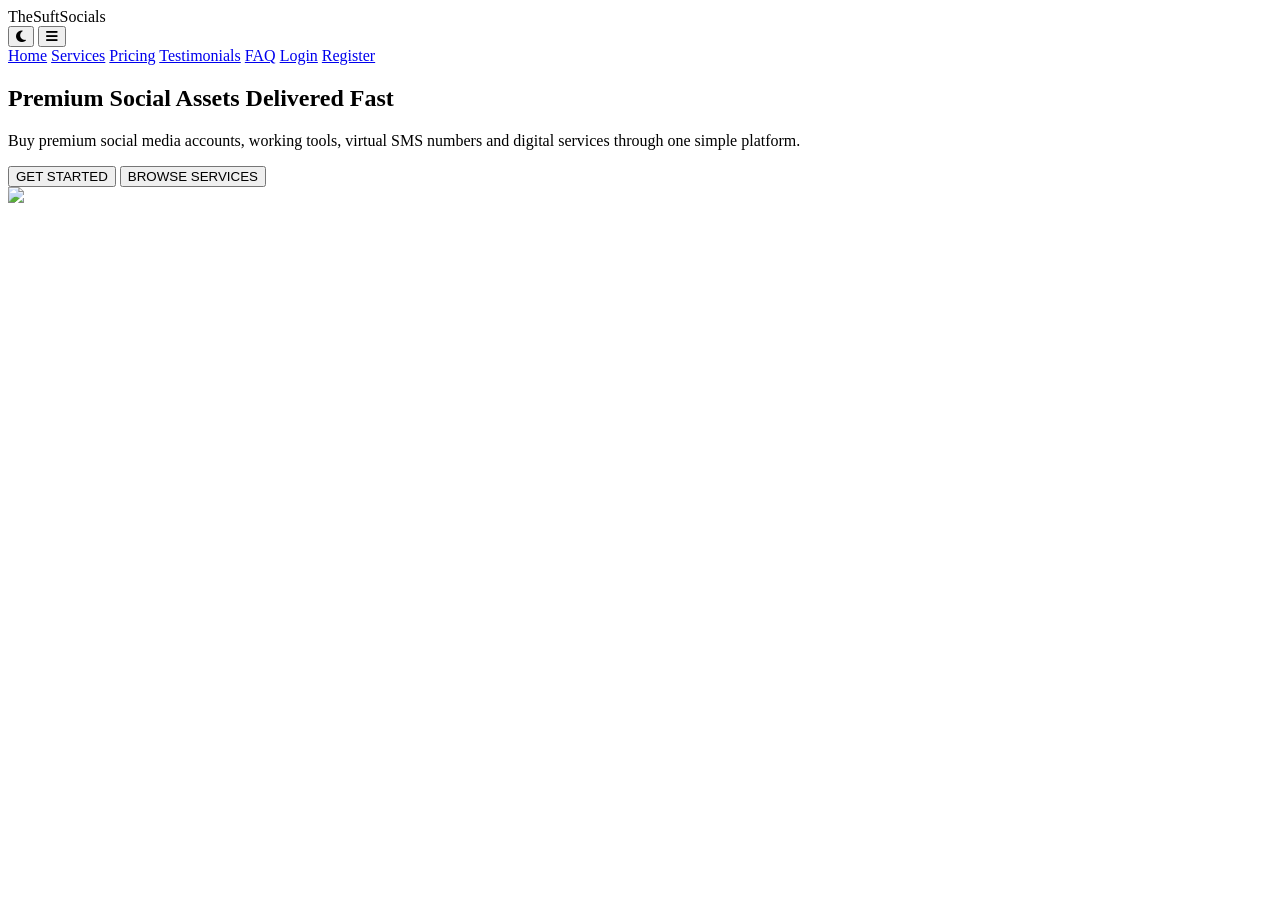
==== index.html @ 3200d951 "Add initial HTML structure for TheSuftSocials" ====
<!DOCTYPE html>
<html lang="en">
<head>
<meta charset="UTF-8">
<meta name="viewport" content="width=device-width, initial-scale=1.0">
<title>TheSuftSocials</title>

<link rel="stylesheet" href="style.css">

<link rel="preconnect" href="https://fonts.googleapis.com">
<link rel="preconnect" href="https://fonts.gstatic.com" crossorigin>

<link href="https://fonts.googleapis.com/css2?family=Inter:wght@300;400;500;600;700;800;900&display=swap" rel="stylesheet">

<link rel="stylesheet"
href="https://cdnjs.cloudflare.com/ajax/libs/font-awesome/6.6.0/css/all.min.css">

</head>

<body>

<header>

<div class="logo">
TheSuftSocials
</div>

<div class="top-icons">

<button id="themeBtn">
<i class="fa-solid fa-moon"></i>
</button>

<button id="menuBtn">
<i class="fa-solid fa-bars"></i>
</button>

</div>

</header>


<nav id="sideMenu">

<a href="#">Home</a>

<a href="#">Services</a>

<a href="#">Pricing</a>

<a href="#">Testimonials</a>

<a href="#">FAQ</a>

<a href="#">Login</a>

<a href="#">Register</a>

</nav>


<section class="hero">

<h1>

Premium

<span>Social</span>

Assets

Delivered

Fast

</h1>

<p>

Buy premium social media accounts, working tools,
virtual SMS numbers and digital services
through one simple platform.

</p>

<div class="hero-buttons">

<button class="greenBtn">

GET STARTED

</button>

<button class="whiteBtn">

BROWSE SERVICES

</button>

</div>

<div class="hero-image">

<img src="hero.png">

</div>

</section>

<script src="script.js"></script>

</body>

</html>
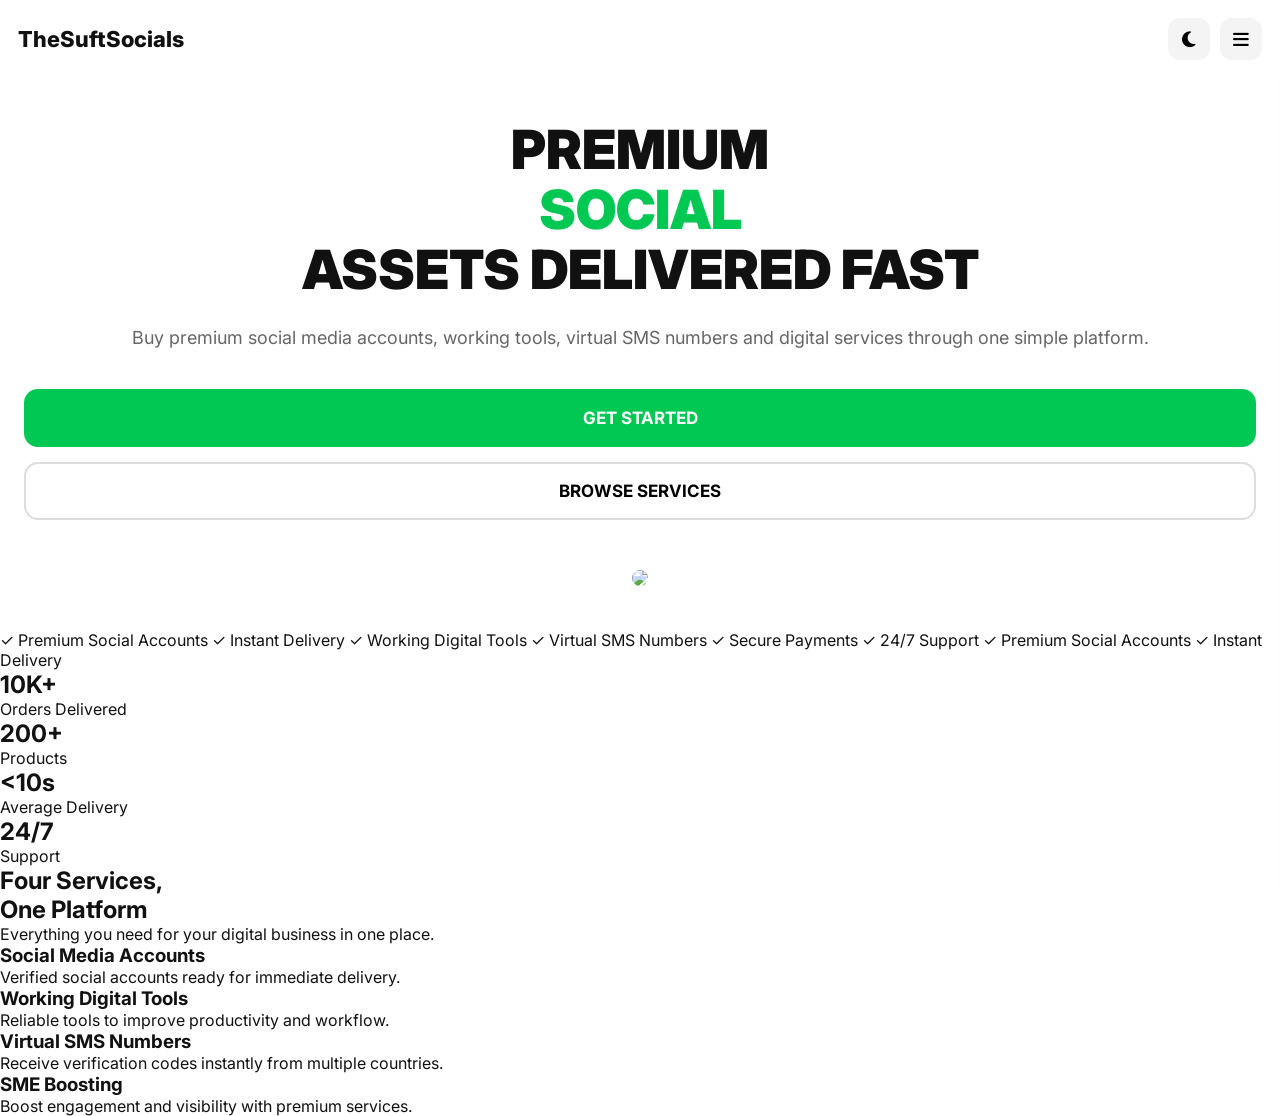
==== commit 13af2936: "Add announcement bar and statistics sections to index.html" ====
--- a/index.html
+++ b/index.html
@@ -106,7 +106,143 @@
 </div>
 
 </section>
-
+<!-- Announcement Bar -->
+
+<section class="ticker">
+
+<div class="ticker-content">
+
+<span>✓ Premium Social Accounts</span>
+
+<span>✓ Instant Delivery</span>
+
+<span>✓ Working Digital Tools</span>
+
+<span>✓ Virtual SMS Numbers</span>
+
+<span>✓ Secure Payments</span>
+
+<span>✓ 24/7 Support</span>
+
+<span>✓ Premium Social Accounts</span>
+
+<span>✓ Instant Delivery</span>
+
+</div>
+
+</section>
+
+
+
+<!-- Statistics -->
+
+<section class="stats">
+
+<div class="stat-card">
+
+<h2>10K+</h2>
+
+<p>Orders Delivered</p>
+
+</div>
+
+<div class="stat-card">
+
+<h2>200+</h2>
+
+<p>Products</p>
+
+</div>
+
+<div class="stat-card">
+
+<h2>&lt;10s</h2>
+
+<p>Average Delivery</p>
+
+</div>
+
+<div class="stat-card">
+
+<h2>24/7</h2>
+
+<p>Support</p>
+
+</div>
+
+</section>
+
+
+
+<!-- Services -->
+
+<section class="services">
+
+<h2>Four Services,<br>One Platform</h2>
+
+<p>
+
+Everything you need for your digital business in one place.
+
+</p>
+
+
+
+<div class="service-card">
+
+<h3>Social Media Accounts</h3>
+
+<p>
+
+Verified social accounts ready for immediate delivery.
+
+</p>
+
+</div>
+
+
+
+<div class="service-card">
+
+<h3>Working Digital Tools</h3>
+
+<p>
+
+Reliable tools to improve productivity and workflow.
+
+</p>
+
+</div>
+
+
+
+<div class="service-card">
+
+<h3>Virtual SMS Numbers</h3>
+
+<p>
+
+Receive verification codes instantly from multiple countries.
+
+</p>
+
+</div>
+
+
+
+<div class="service-card">
+
+<h3>SME Boosting</h3>
+
+<p>
+
+Boost engagement and visibility with premium services.
+
+</p>
+
+</div>
+
+</section>
 <script src="script.js"></script>
 
 </body>
--- a/style.css
+++ b/style.css
@@ -0,0 +1,214 @@
+*{
+margin:0;
+padding:0;
+box-sizing:border-box;
+font-family:Inter,sans-serif;
+}
+
+body{
+
+background:white;
+
+color:#111;
+
+}
+
+header{
+
+display:flex;
+
+justify-content:space-between;
+
+align-items:center;
+
+padding:18px;
+
+position:fixed;
+
+width:100%;
+
+top:0;
+
+background:white;
+
+z-index:999;
+
+}
+
+.logo{
+
+font-size:22px;
+
+font-weight:800;
+
+}
+
+.top-icons{
+
+display:flex;
+
+gap:10px;
+
+}
+
+.top-icons button{
+
+width:42px;
+
+height:42px;
+
+border:none;
+
+background:#F4F4F4;
+
+border-radius:12px;
+
+cursor:pointer;
+
+font-size:18px;
+
+}
+
+#sideMenu{
+
+position:fixed;
+
+top:0;
+
+right:-280px;
+
+width:260px;
+
+height:100%;
+
+background:white;
+
+transition:.35s;
+
+display:flex;
+
+flex-direction:column;
+
+padding:80px 25px;
+
+gap:25px;
+
+box-shadow:-5px 0 20px rgba(0,0,0,.08);
+
+}
+
+#sideMenu a{
+
+text-decoration:none;
+
+color:#111;
+
+font-weight:600;
+
+font-size:17px;
+
+}
+
+.hero{
+
+padding:120px 24px 40px;
+
+text-align:center;
+
+}
+
+.hero h1{
+
+font-size:54px;
+
+font-weight:900;
+
+line-height:60px;
+
+text-transform:uppercase;
+
+}
+
+.hero span{
+
+color:#00C853;
+
+display:block;
+
+}
+
+.hero p{
+
+margin-top:22px;
+
+font-size:18px;
+
+line-height:32px;
+
+color:#666;
+
+}
+
+.hero-buttons{
+
+margin-top:35px;
+
+display:flex;
+
+flex-direction:column;
+
+gap:15px;
+
+}
+
+.greenBtn{
+
+background:#00C853;
+
+color:white;
+
+height:58px;
+
+border:none;
+
+border-radius:14px;
+
+font-size:17px;
+
+font-weight:700;
+
+cursor:pointer;
+
+}
+
+.whiteBtn{
+
+height:58px;
+
+border-radius:14px;
+
+border:2px solid #DDD;
+
+background:white;
+
+font-size:17px;
+
+font-weight:700;
+
+cursor:pointer;
+
+}
+
+.hero-image{
+
+margin-top:50px;
+
+}
+
+.hero-image img{
+
+width:100%;
+
+border-radius:20px;
+
+}
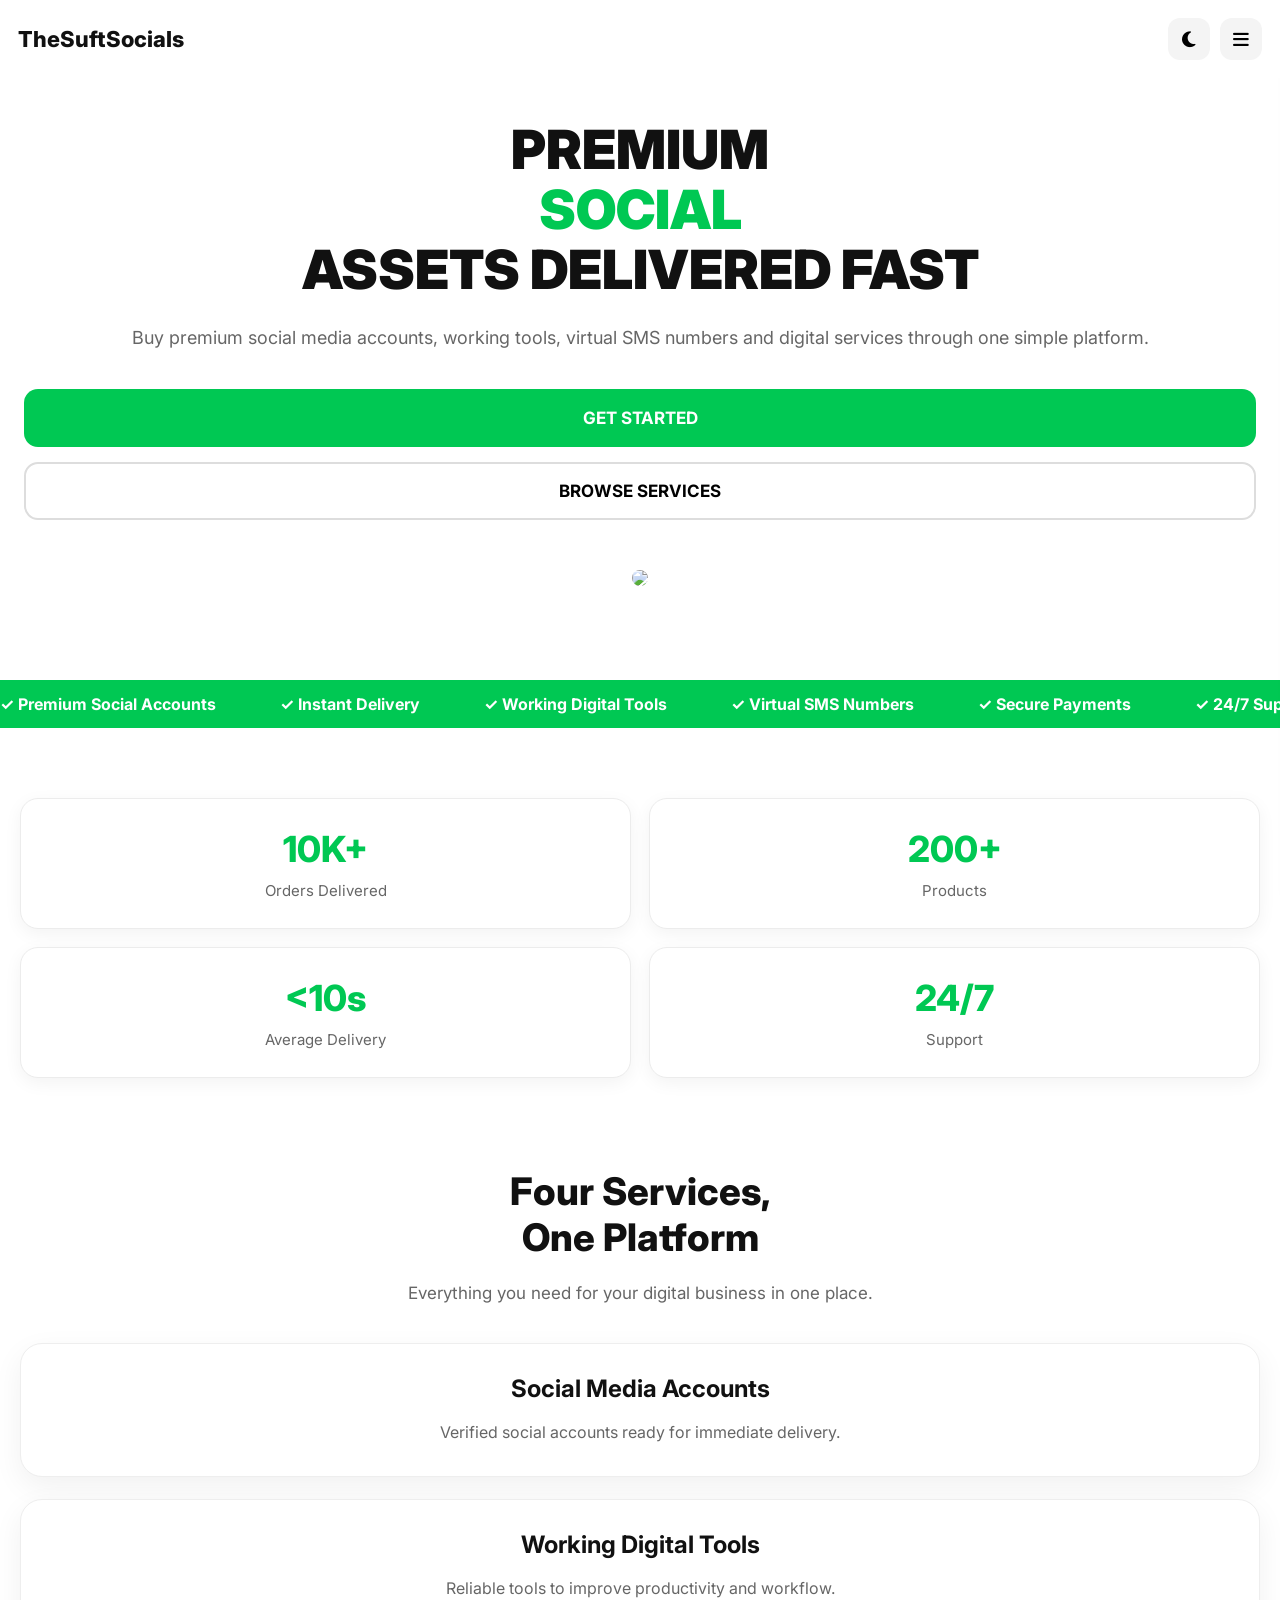
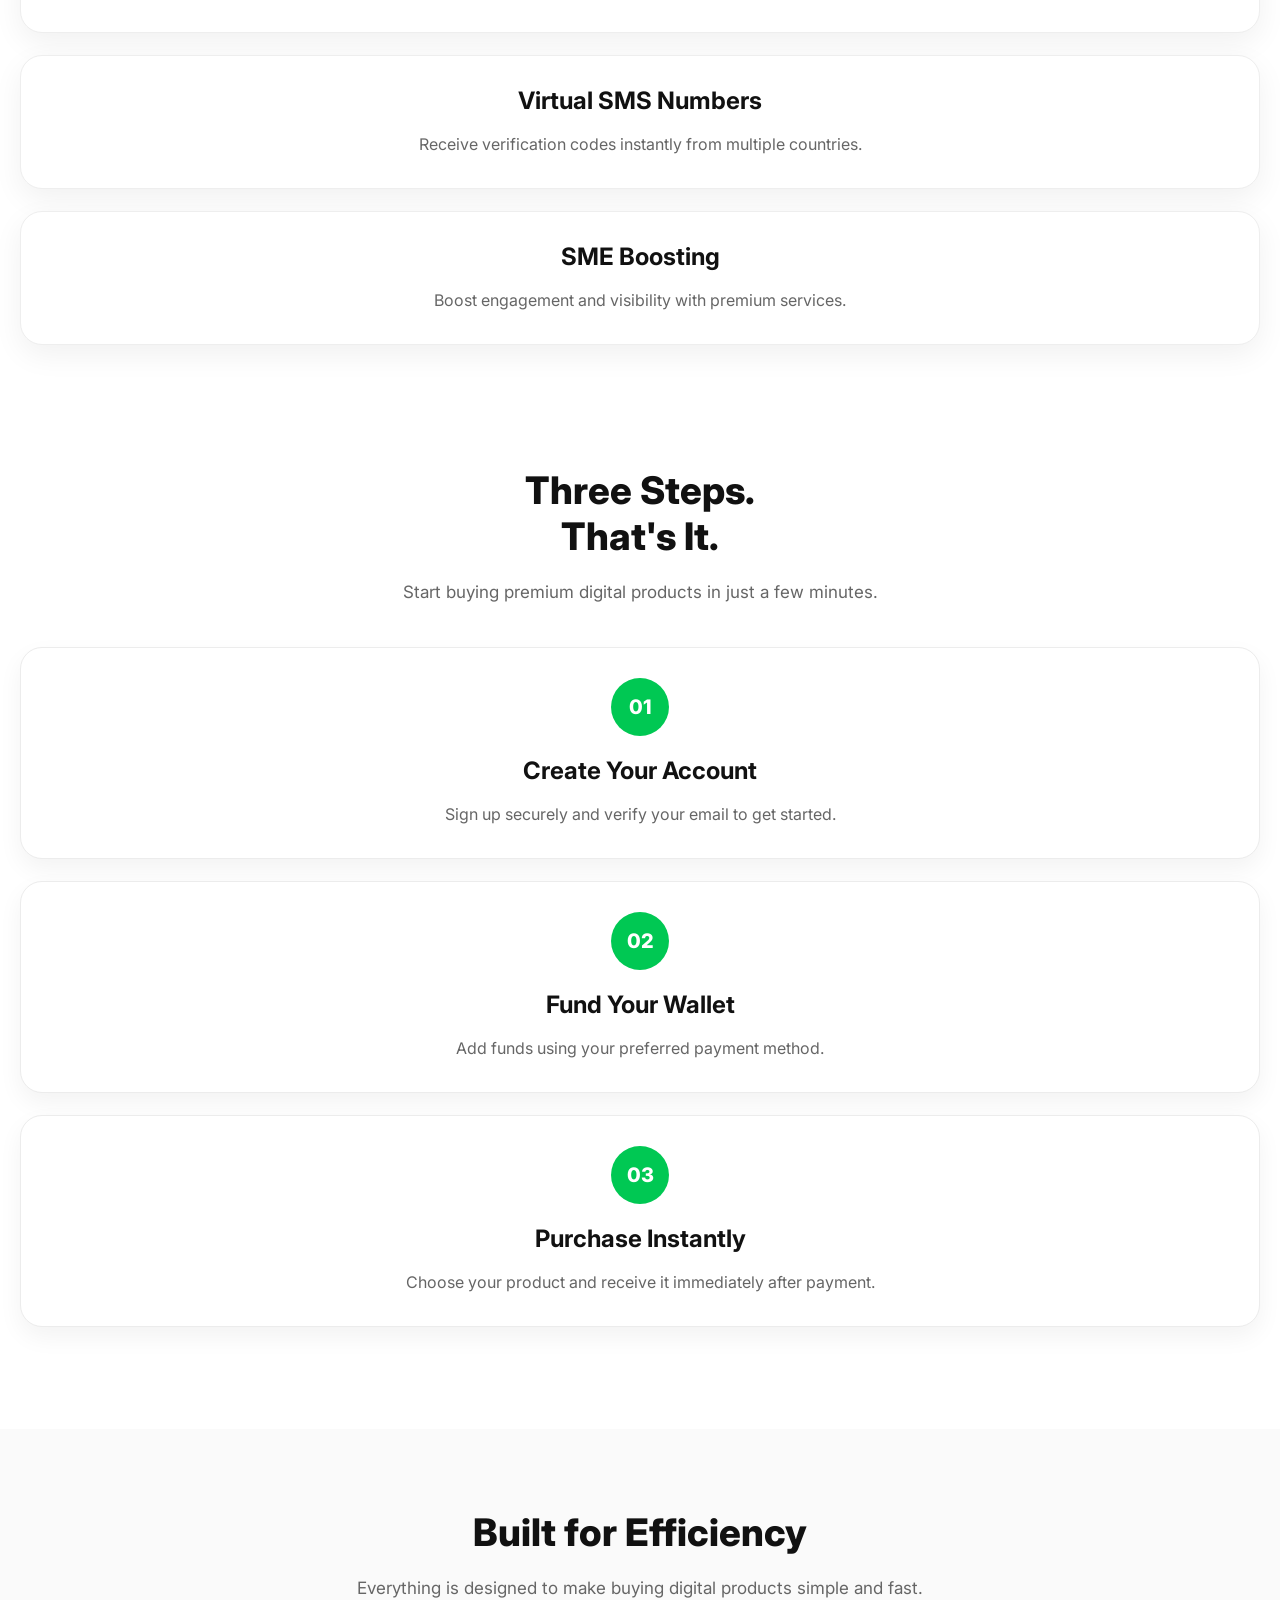
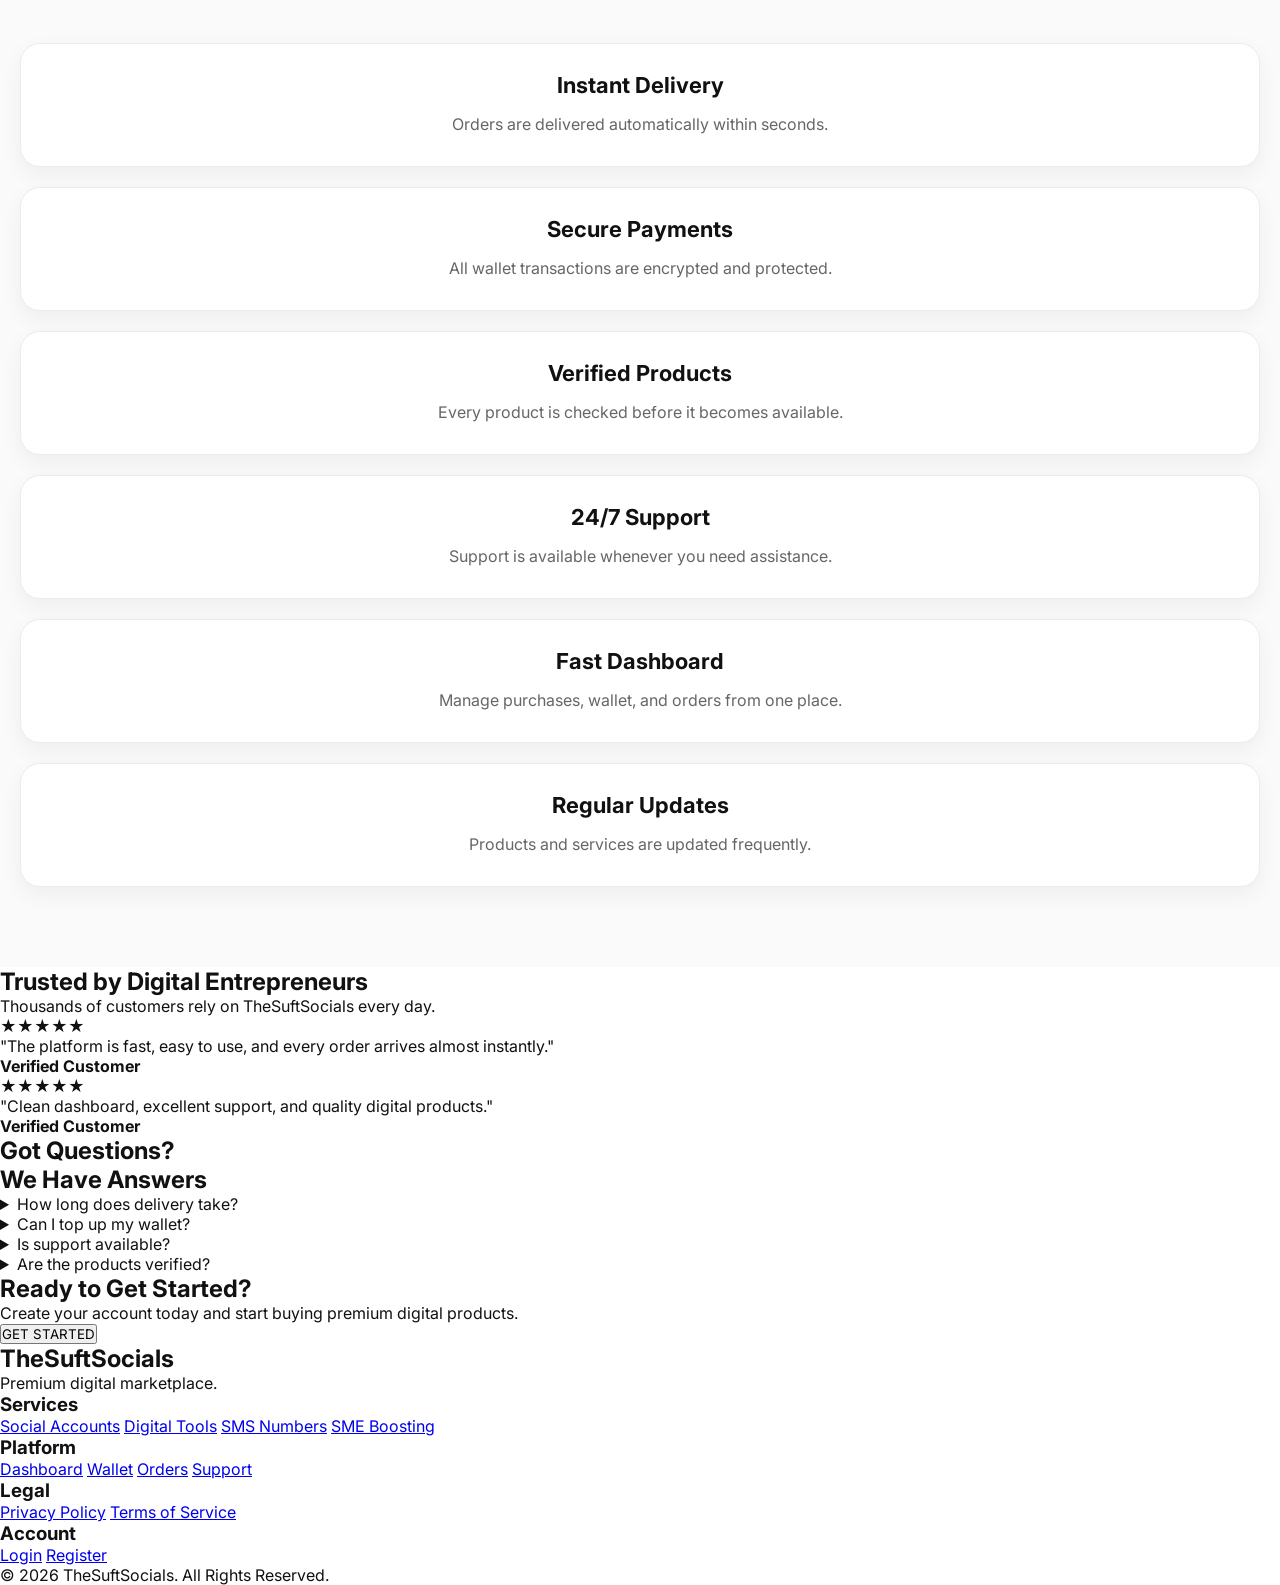
==== commit ce1cb03d: "Add steps, features, and testimonials sections Added a new section detailing three steps for users t" ====
--- a/index.html
+++ b/index.html
@@ -243,7 +243,313 @@
 </div>
 
 </section>
-<script src="script.js"></script>
+<!-- Three Steps -->
+
+<section class="steps">
+
+<h2>Three Steps.<br>That's It.</h2>
+
+<p>
+Start buying premium digital products in just a few minutes.
+</p>
+
+<div class="step-card">
+
+<div class="step-number">01</div>
+
+<h3>Create Your Account</h3>
+
+<p>
+Sign up securely and verify your email to get started.
+</p>
+
+</div>
+
+<div class="step-card">
+
+<div class="step-number">02</div>
+
+<h3>Fund Your Wallet</h3>
+
+<p>
+Add funds using your preferred payment method.
+</p>
+
+</div>
+
+<div class="step-card">
+
+<div class="step-number">03</div>
+
+<h3>Purchase Instantly</h3>
+
+<p>
+Choose your product and receive it immediately after payment.
+</p>
+
+</div>
+
+</section>
+
+
+
+<!-- Features -->
+
+<section class="features">
+
+<h2>Built for Efficiency</h2>
+
+<p>
+Everything is designed to make buying digital products simple and fast.
+</p>
+
+<div class="feature-grid">
+
+<div class="feature-card">
+
+<h3>Instant Delivery</h3>
+
+<p>Orders are delivered automatically within seconds.</p>
+
+</div>
+
+<div class="feature-card">
+
+<h3>Secure Payments</h3>
+
+<p>All wallet transactions are encrypted and protected.</p>
+
+</div>
+
+<div class="feature-card">
+
+<h3>Verified Products</h3>
+
+<p>Every product is checked before it becomes available.</p>
+
+</div>
+
+<div class="feature-card">
+
+<h3>24/7 Support</h3>
+
+<p>Support is available whenever you need assistance.</p>
+
+</div>
+
+<div class="feature-card">
+
+<h3>Fast Dashboard</h3>
+
+<p>Manage purchases, wallet, and orders from one place.</p>
+
+</div>
+
+<div class="feature-card">
+
+<h3>Regular Updates</h3>
+
+<p>Products and services are updated frequently.</p>
+
+</div>
+
+</div>
+
+</section>
+  <!-- Testimonials -->
+
+<section class="testimonials">
+
+<h2>Trusted by Digital Entrepreneurs</h2>
+
+<p>
+Thousands of customers rely on TheSuftSocials every day.
+</p>
+
+<div class="testimonial-card">
+
+<div class="stars">
+★★★★★
+</div>
+
+<p>
+
+"The platform is fast, easy to use, and every order arrives almost instantly."
+
+</p>
+
+<h4>Verified Customer</h4>
+
+</div>
+
+<div class="testimonial-card">
+
+<div class="stars">
+★★★★★
+</div>
+
+<p>
+
+"Clean dashboard, excellent support, and quality digital products."
+
+</p>
+
+<h4>Verified Customer</h4>
+
+</div>
+
+</section>
+
+
+
+<!-- FAQ -->
+
+<section class="faq">
+
+<h2>Got Questions?<br>We Have Answers</h2>
+
+<details>
+
+<summary>How long does delivery take?</summary>
+
+<p>
+Most products are delivered automatically within seconds after payment.
+</p>
+
+</details>
+
+<details>
+
+<summary>Can I top up my wallet?</summary>
+
+<p>
+Yes. You can fund your wallet before purchasing products.
+</p>
+
+</details>
+
+<details>
+
+<summary>Is support available?</summary>
+
+<p>
+Yes. Our support team is available whenever you need assistance.
+</p>
+
+</details>
+
+<details>
+
+<summary>Are the products verified?</summary>
+
+<p>
+Every product is checked before becoming available for purchase.
+</p>
+
+</details>
+
+</section>
+
+
+
+<!-- CTA -->
+
+<section class="cta">
+
+<h2>
+
+Ready to Get Started?
+
+</h2>
+
+<p>
+
+Create your account today and start buying premium digital products.
+
+</p>
+
+<button>
+
+GET STARTED
+
+</button>
+
+</section>
+
+
+
+<!-- Footer -->
+
+<footer>
+
+<h2>TheSuftSocials</h2>
+
+<p>
+
+Premium digital marketplace.
+
+</p>
+
+<div class="footer-links">
+
+<div>
+
+<h3>Services</h3>
+
+<a href="#">Social Accounts</a>
+
+<a href="#">Digital Tools</a>
+
+<a href="#">SMS Numbers</a>
+
+<a href="#">SME Boosting</a>
+
+</div>
+
+<div>
+
+<h3>Platform</h3>
+
+<a href="#">Dashboard</a>
+
+<a href="#">Wallet</a>
+
+<a href="#">Orders</a>
+
+<a href="#">Support</a>
+
+</div>
+
+<div>
+
+<h3>Legal</h3>
+
+<a href="#">Privacy Policy</a>
+
+<a href="#">Terms of Service</a>
+
+</div>
+
+<div>
+
+<h3>Account</h3>
+
+<a href="#">Login</a>
+
+<a href="#">Register</a>
+
+</div>
+
+</div>
+
+<div class="copyright">
+
+© 2026 TheSuftSocials. All Rights Reserved.
+
+</div>
+
+</footer>
+  <script src="script.js"></script>
 
 </body>
 
--- a/style.css
+++ b/style.css
@@ -212,3 +212,359 @@
 border-radius:20px;
 
 }
+/* Announcement Bar */
+
+.ticker{
+
+margin-top:50px;
+
+background:#00C853;
+
+overflow:hidden;
+
+white-space:nowrap;
+
+padding:14px 0;
+
+}
+
+.ticker-content{
+
+display:inline-block;
+
+animation:scroll 22s linear infinite;
+
+color:#fff;
+
+font-weight:700;
+
+}
+
+.ticker-content span{
+
+margin-right:60px;
+
+}
+
+@keyframes scroll{
+
+0%{
+
+transform:translateX(100%);
+
+}
+
+100%{
+
+transform:translateX(-100%);
+
+}
+
+}
+
+/* Statistics */
+
+.stats{
+
+padding:70px 20px;
+
+display:grid;
+
+grid-template-columns:repeat(2,1fr);
+
+gap:18px;
+
+}
+
+.stat-card{
+
+background:#fff;
+
+border:1px solid #ececec;
+
+border-radius:18px;
+
+padding:28px;
+
+text-align:center;
+
+box-shadow:0 5px 18px rgba(0,0,0,.05);
+
+}
+
+.stat-card h2{
+
+font-size:36px;
+
+font-weight:800;
+
+color:#00C853;
+
+margin-bottom:10px;
+
+}
+
+.stat-card p{
+
+font-size:15px;
+
+color:#666;
+
+}
+
+/* Services */
+
+.services{
+
+padding:20px;
+
+text-align:center;
+
+}
+
+.services h2{
+
+font-size:38px;
+
+font-weight:800;
+
+line-height:46px;
+
+margin-bottom:18px;
+
+}
+
+.services>p{
+
+font-size:17px;
+
+line-height:30px;
+
+color:#666;
+
+margin-bottom:35px;
+
+}
+
+.service-card{
+
+background:#fff;
+
+border-radius:22px;
+
+padding:30px;
+
+margin-bottom:22px;
+
+box-shadow:0 10px 30px rgba(0,0,0,.06);
+
+border:1px solid #eee;
+
+transition:.3s;
+
+}
+
+.service-card:hover{
+
+transform:translateY(-5px);
+
+}
+
+.service-card h3{
+
+font-size:24px;
+
+font-weight:700;
+
+margin-bottom:15px;
+
+}
+
+.service-card p{
+
+font-size:16px;
+
+line-height:28px;
+
+color:#666;
+
+}
+/* Three Steps */
+
+.steps{
+
+padding:80px 20px;
+
+text-align:center;
+
+}
+
+.steps h2{
+
+font-size:38px;
+
+font-weight:800;
+
+line-height:46px;
+
+margin-bottom:18px;
+
+}
+
+.steps>p{
+
+font-size:17px;
+
+line-height:30px;
+
+color:#666;
+
+margin-bottom:40px;
+
+}
+
+.step-card{
+
+background:#fff;
+
+border:1px solid #ececec;
+
+border-radius:22px;
+
+padding:30px;
+
+margin-bottom:22px;
+
+box-shadow:0 10px 25px rgba(0,0,0,.05);
+
+}
+
+.step-number{
+
+width:58px;
+
+height:58px;
+
+border-radius:50%;
+
+background:#00C853;
+
+color:#fff;
+
+display:flex;
+
+align-items:center;
+
+justify-content:center;
+
+font-weight:800;
+
+font-size:20px;
+
+margin:0 auto 20px;
+
+}
+
+.step-card h3{
+
+font-size:24px;
+
+margin-bottom:15px;
+
+}
+
+.step-card p{
+
+font-size:16px;
+
+line-height:28px;
+
+color:#666;
+
+}
+
+
+
+/* Features */
+
+.features{
+
+padding:80px 20px;
+
+text-align:center;
+
+background:#fafafa;
+
+}
+
+.features h2{
+
+font-size:38px;
+
+font-weight:800;
+
+margin-bottom:18px;
+
+}
+
+.features>p{
+
+font-size:17px;
+
+line-height:30px;
+
+color:#666;
+
+margin-bottom:40px;
+
+}
+
+.feature-grid{
+
+display:grid;
+
+grid-template-columns:1fr;
+
+gap:20px;
+
+}
+
+.feature-card{
+
+background:#fff;
+
+border-radius:20px;
+
+padding:28px;
+
+border:1px solid #ececec;
+
+box-shadow:0 8px 22px rgba(0,0,0,.05);
+
+transition:.3s;
+
+}
+
+.feature-card:hover{
+
+transform:translateY(-6px);
+
+}
+
+.feature-card h3{
+
+font-size:22px;
+
+margin-bottom:12px;
+
+}
+
+.feature-card p{
+
+font-size:16px;
+
+line-height:28px;
+
+color:#666;
+
+}
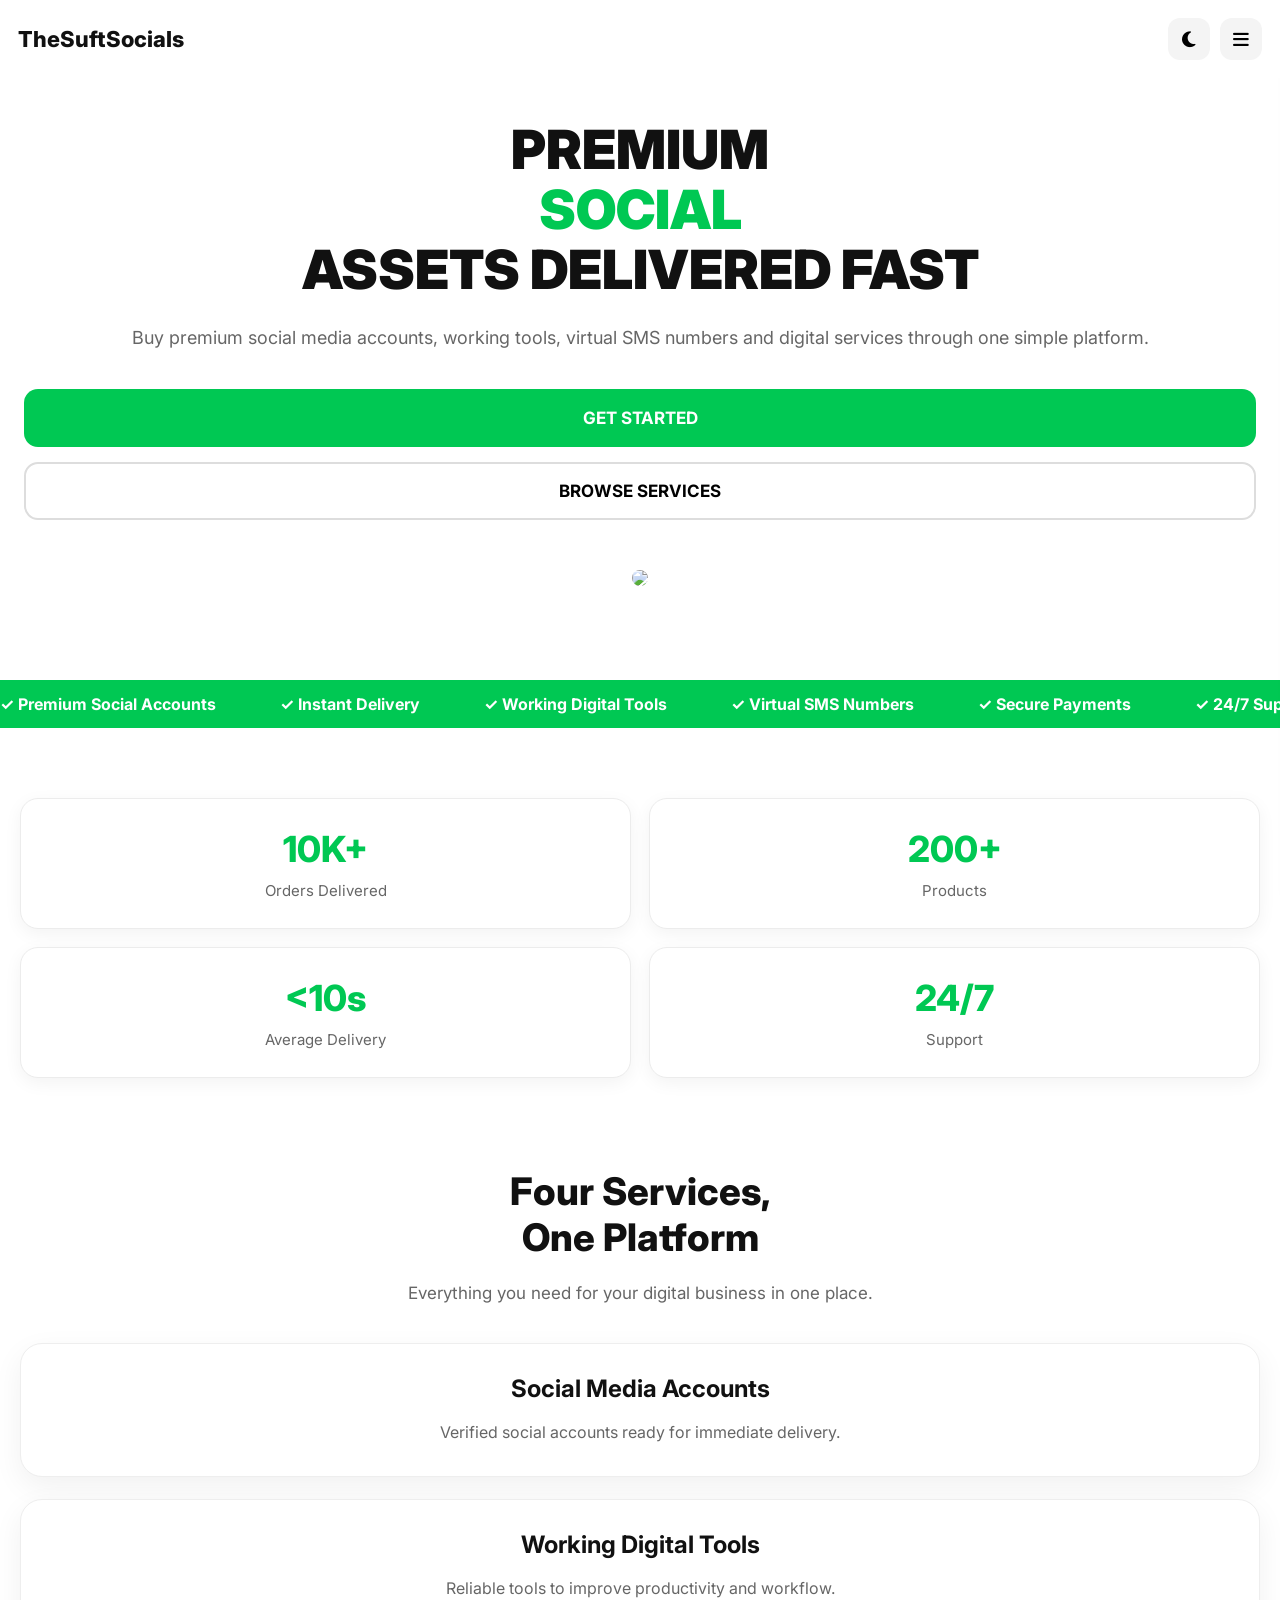
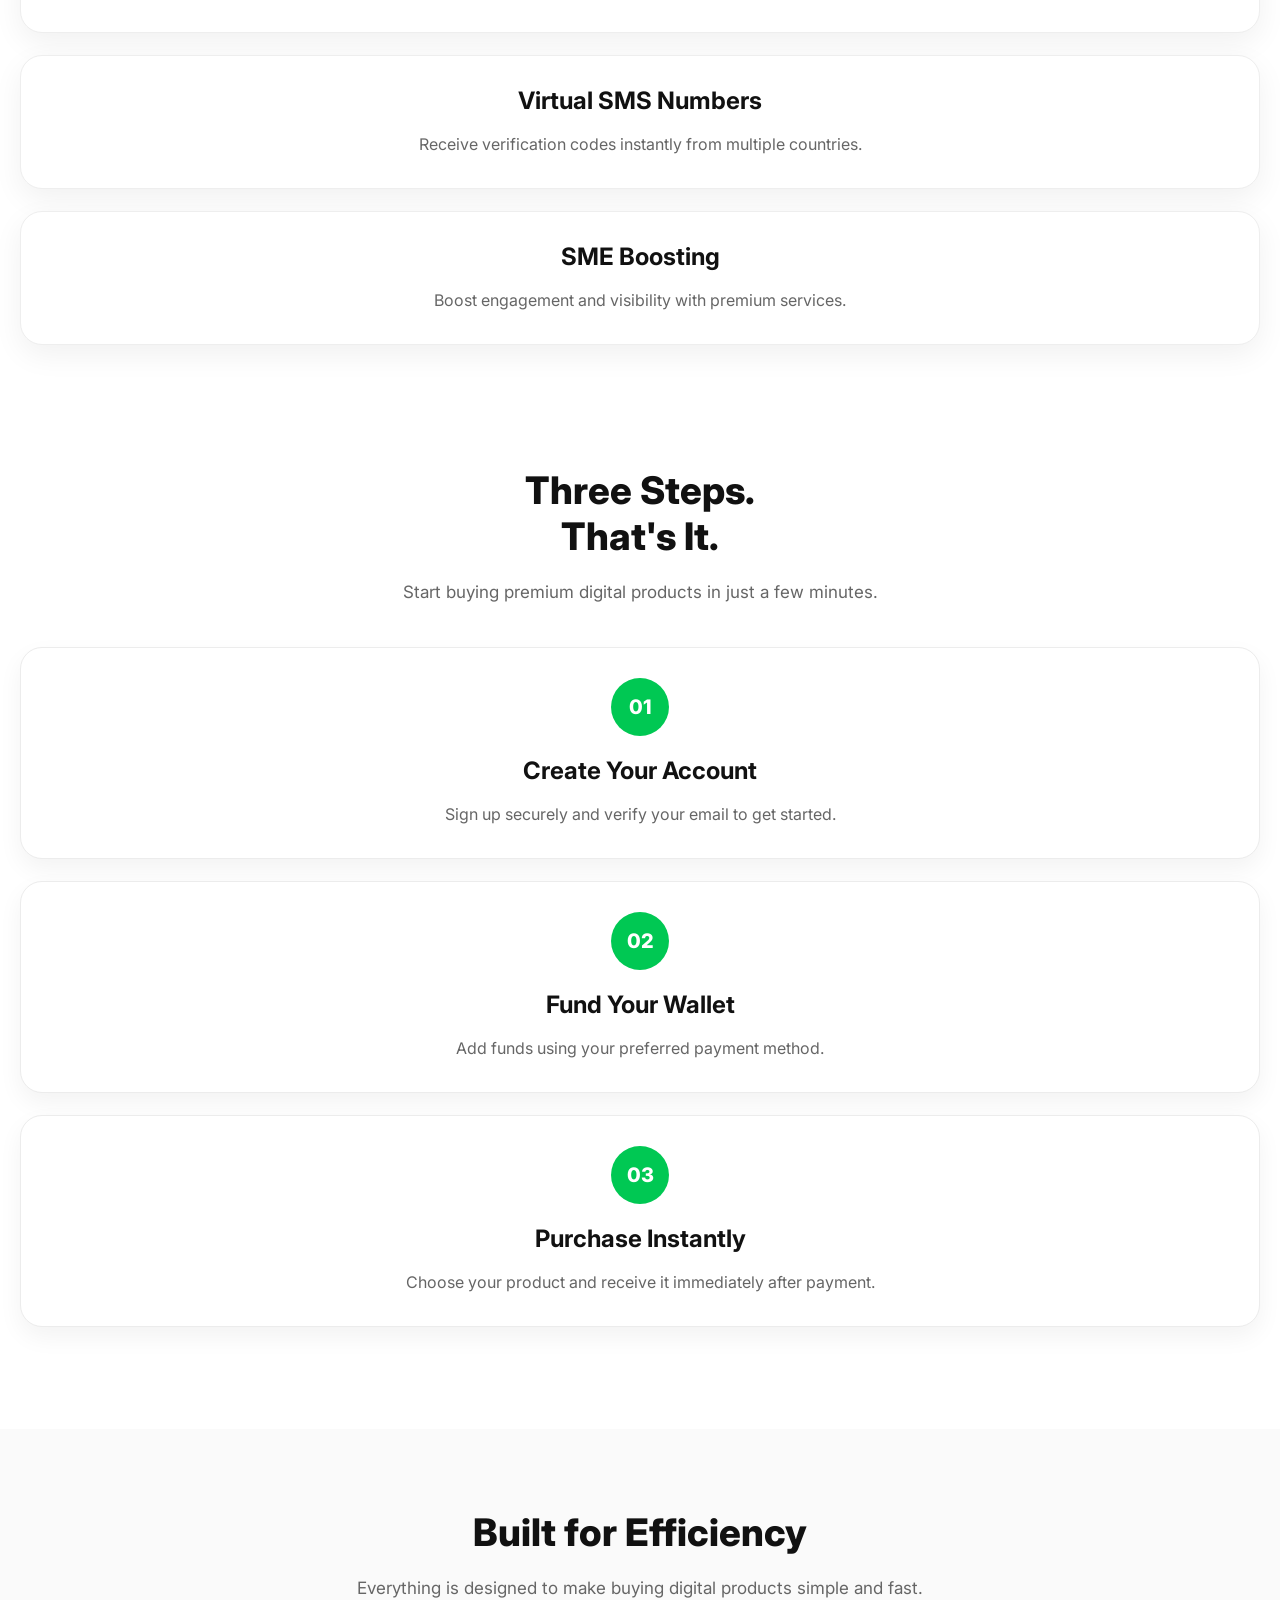
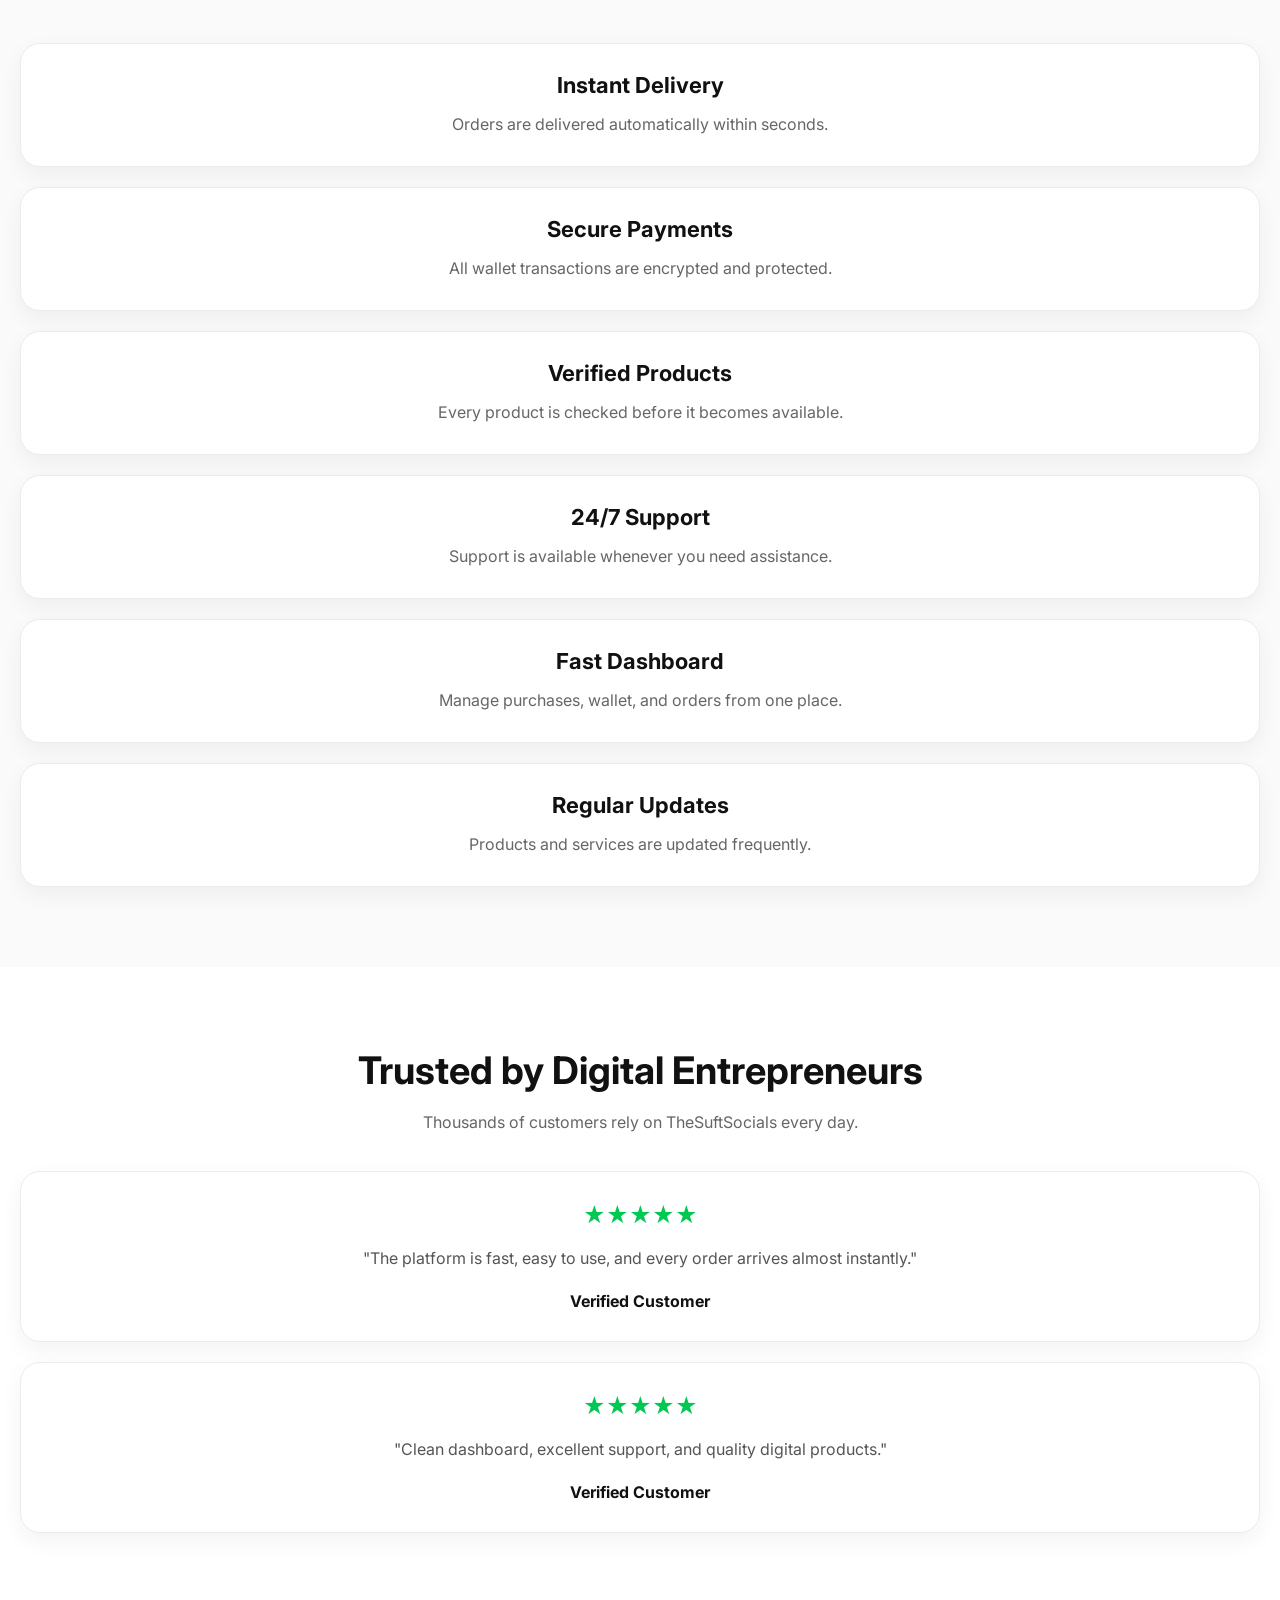
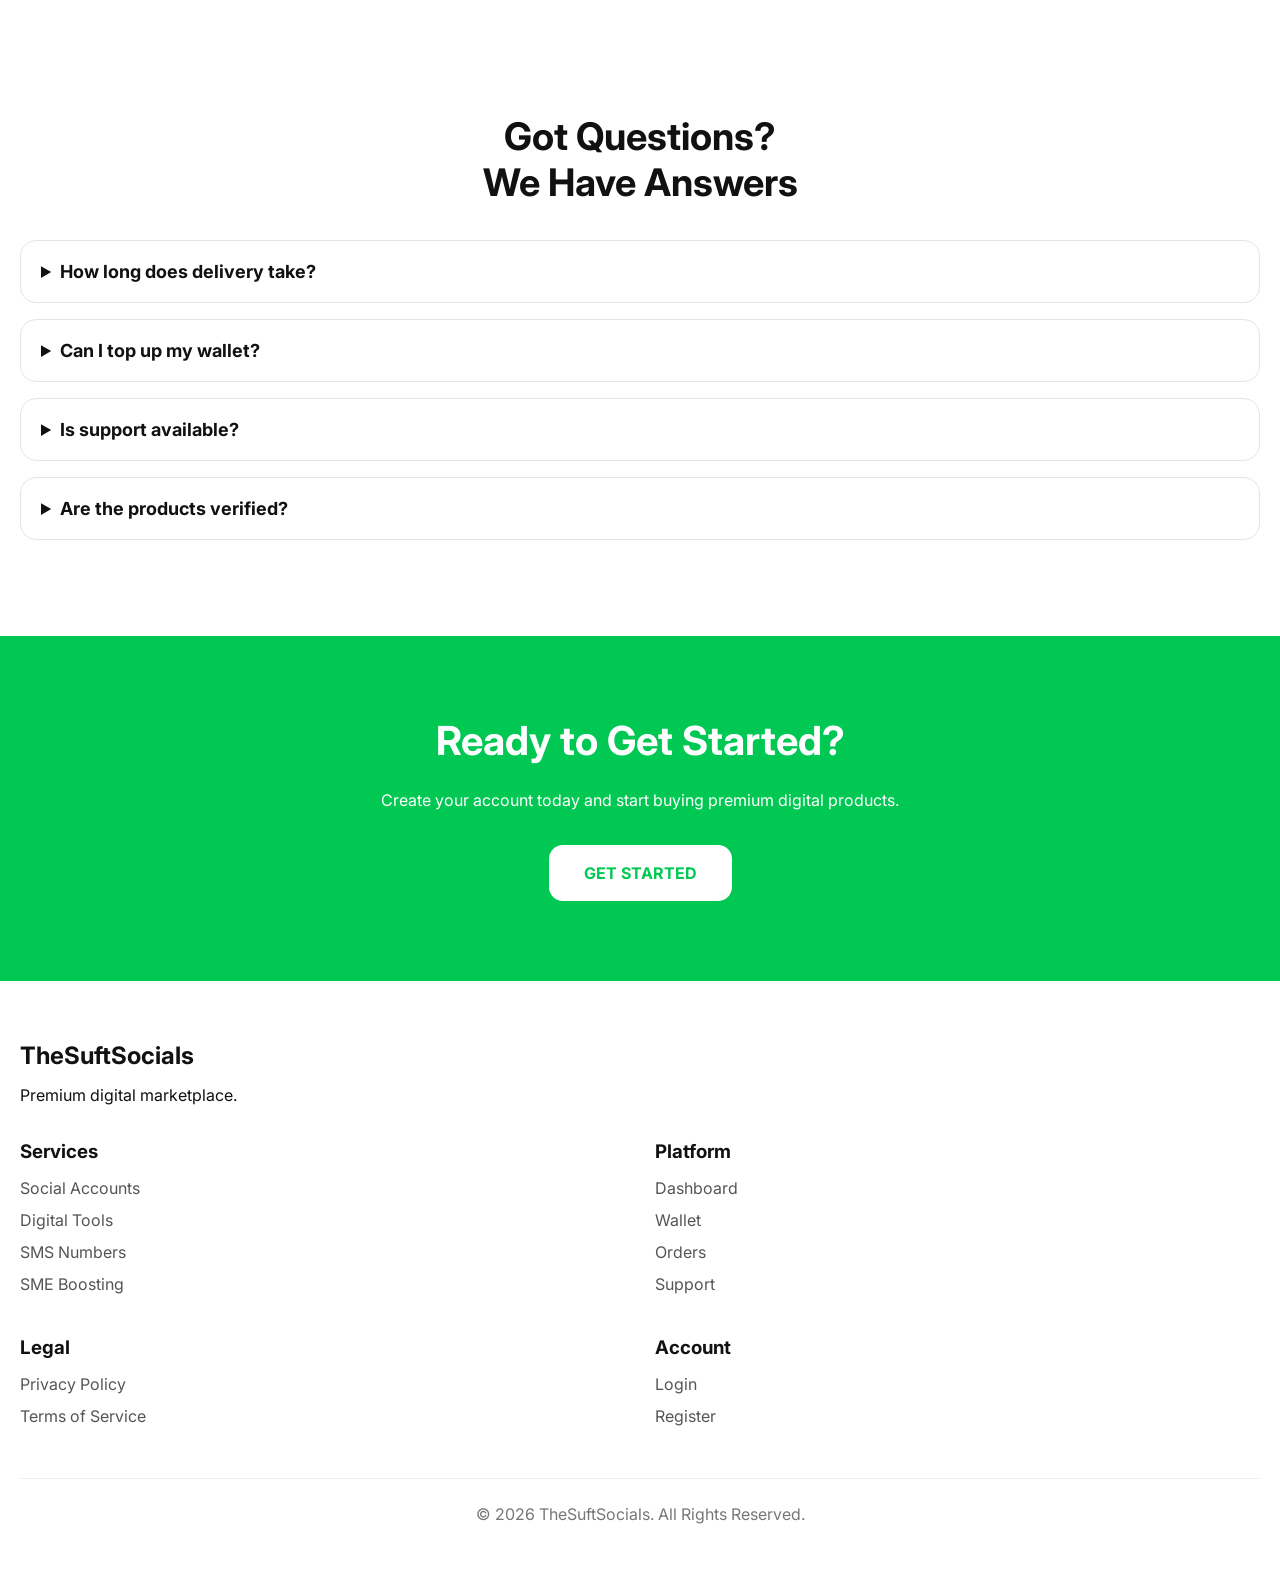
==== commit 40db4a53: "Update index.html" ====
--- a/index.html
+++ b/index.html
@@ -52,9 +52,9 @@
 
 <a href="#">FAQ</a>
 
-<a href="#">Login</a>
-
-<a href="#">Register</a>
+<a href="login.html">Login</a>
+
+<a href="register.html">Register</a>
 
 </nav>
 
@@ -85,10 +85,8 @@
 
 <div class="hero-buttons">
 
-<button class="greenBtn">
-
-GET STARTED
-
+<button class="greenBtn" onclick="window.location.href='login.html'">
+    GET STARTED
 </button>
 
 <button class="whiteBtn">
--- a/style.css
+++ b/style.css
@@ -568,3 +568,236 @@
 color:#666;
 
 }
+/* Testimonials */
+
+.testimonials{
+
+padding:80px 20px;
+
+text-align:center;
+
+}
+
+.testimonials h2{
+
+font-size:38px;
+
+margin-bottom:15px;
+
+}
+
+.testimonials>p{
+
+color:#666;
+
+margin-bottom:35px;
+
+line-height:28px;
+
+}
+
+.testimonial-card{
+
+background:#fff;
+
+border-radius:20px;
+
+padding:30px;
+
+margin-bottom:20px;
+
+border:1px solid #ececec;
+
+box-shadow:0 8px 22px rgba(0,0,0,.05);
+
+}
+
+.stars{
+
+font-size:22px;
+
+margin-bottom:15px;
+
+color:#00C853;
+
+}
+
+.testimonial-card p{
+
+line-height:30px;
+
+color:#555;
+
+margin-bottom:18px;
+
+}
+
+
+
+/* FAQ */
+
+.faq{
+
+padding:80px 20px;
+
+}
+
+.faq h2{
+
+text-align:center;
+
+font-size:38px;
+
+margin-bottom:35px;
+
+}
+
+details{
+
+border:1px solid #e5e5e5;
+
+border-radius:16px;
+
+padding:20px;
+
+margin-bottom:16px;
+
+background:#fff;
+
+}
+
+summary{
+
+font-size:18px;
+
+font-weight:700;
+
+cursor:pointer;
+
+}
+
+details p{
+
+margin-top:15px;
+
+line-height:28px;
+
+color:#666;
+
+}
+
+
+
+/* CTA */
+
+.cta{
+
+background:#00C853;
+
+padding:80px 20px;
+
+text-align:center;
+
+color:white;
+
+}
+
+.cta h2{
+
+font-size:40px;
+
+margin-bottom:20px;
+
+}
+
+.cta p{
+
+line-height:30px;
+
+margin-bottom:30px;
+
+}
+
+.cta button{
+
+height:56px;
+
+padding:0 35px;
+
+border:none;
+
+border-radius:14px;
+
+background:white;
+
+color:#00C853;
+
+font-weight:700;
+
+font-size:16px;
+
+cursor:pointer;
+
+}
+
+
+
+/* Footer */
+
+footer{
+
+padding:60px 20px;
+
+background:#fff;
+
+}
+
+footer h2{
+
+margin-bottom:15px;
+
+}
+
+.footer-links{
+
+display:grid;
+
+grid-template-columns:repeat(2,1fr);
+
+gap:30px;
+
+margin-top:35px;
+
+}
+
+.footer-links h3{
+
+margin-bottom:15px;
+
+}
+
+.footer-links a{
+
+display:block;
+
+margin-bottom:12px;
+
+text-decoration:none;
+
+color:#555;
+
+}
+
+.copyright{
+
+margin-top:40px;
+
+padding-top:25px;
+
+border-top:1px solid #eee;
+
+text-align:center;
+
+color:#777;
+
+}
